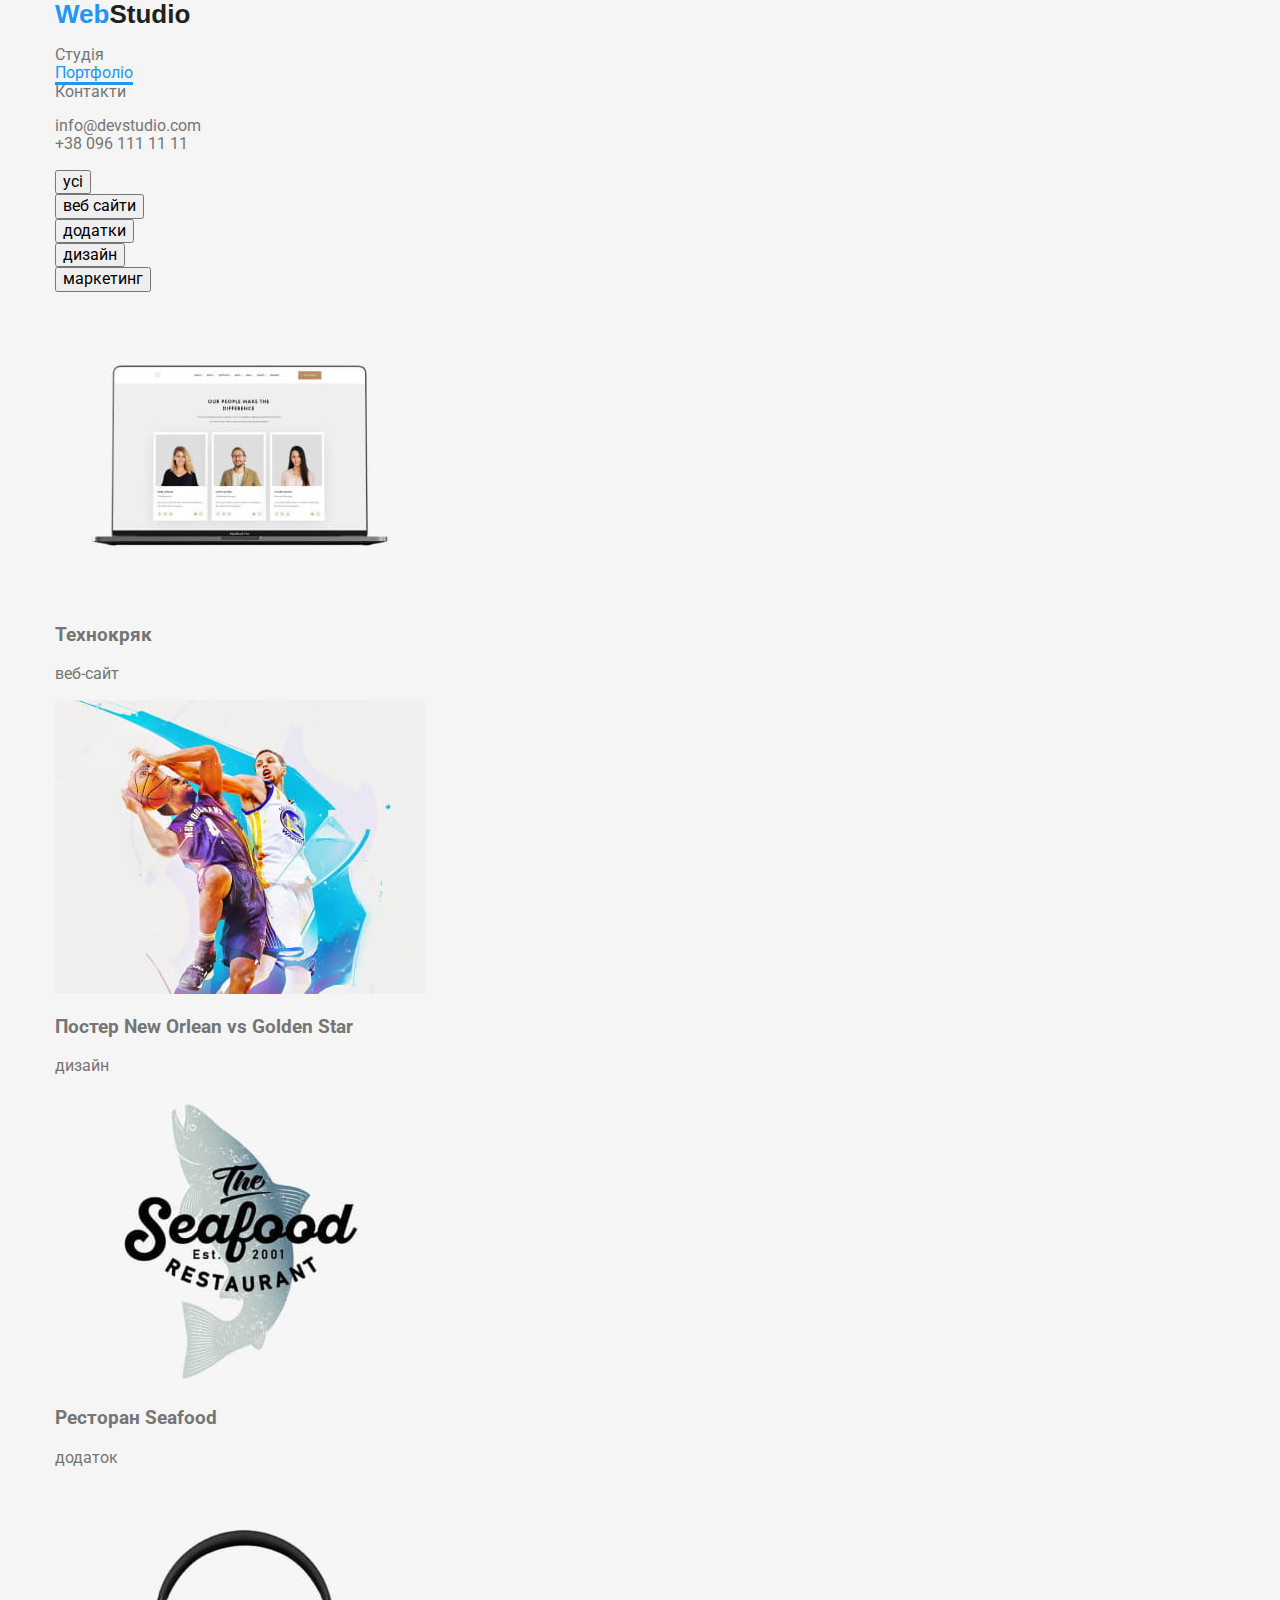
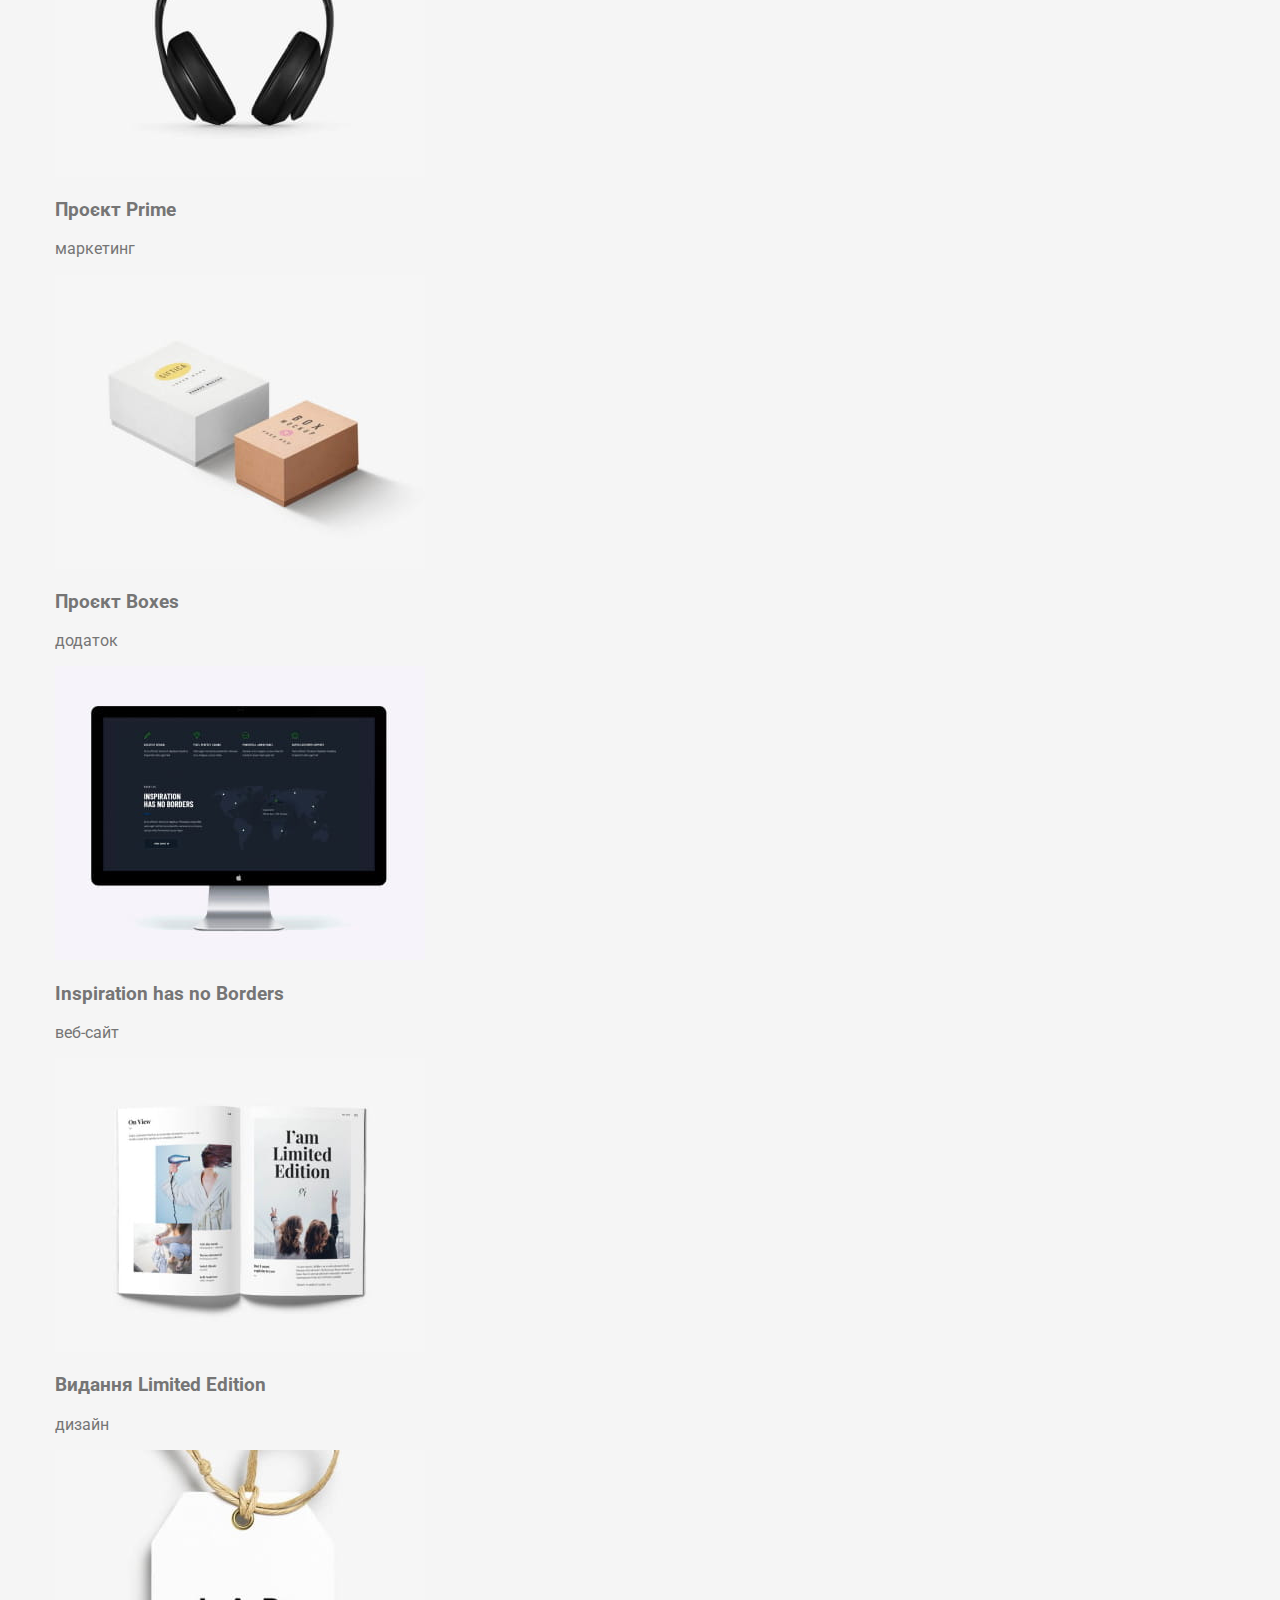
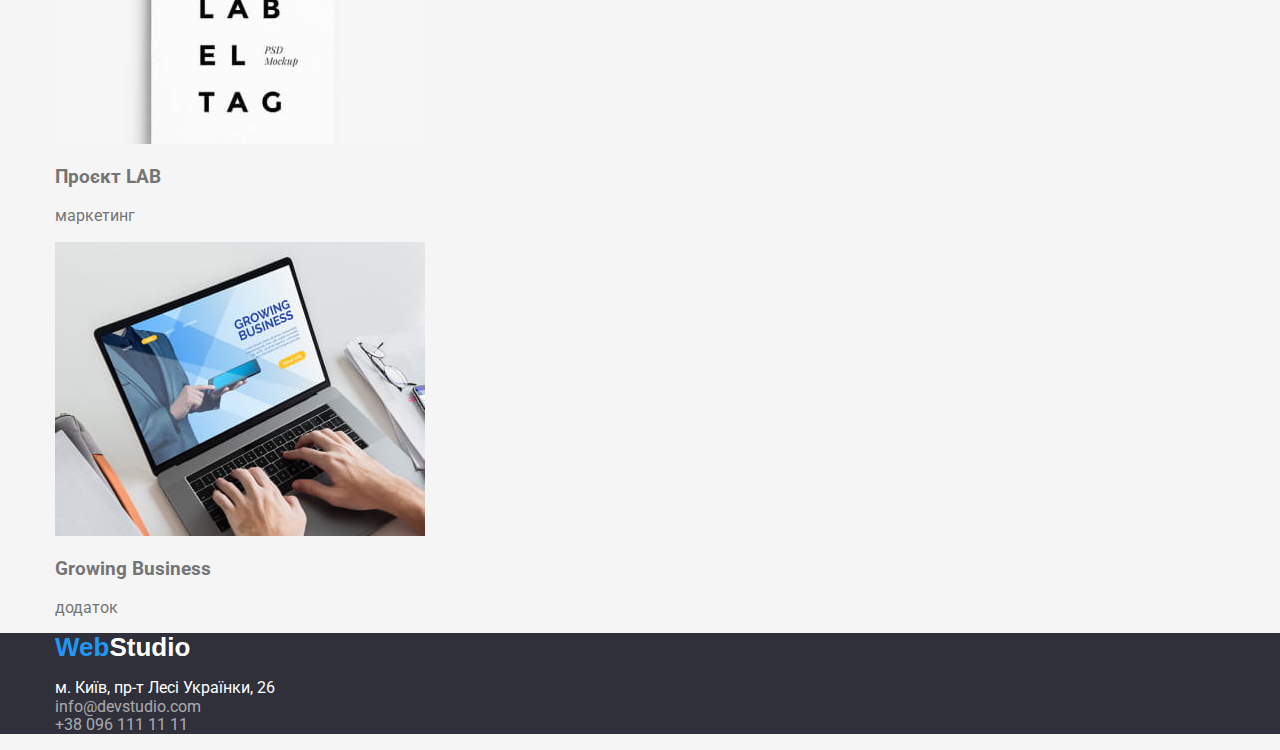
==== portfolio.html @ 6c9868e4 "remake-stylesheet" ====
<!DOCTYPE html>
<html lang="en">
  <head>
    <meta charset="UTF-8" />
    <meta name="viewport" content="width=device-width, initial-scale=1.0" />
    <title>Portfolio</title>

    <link rel="preconnect" href="https://fonts.googleapis.com" />
    <link rel="preconnect" href="https://fonts.gstatic.com" crossorigin />
    <link
      href="https://fonts.googleapis.com/css2?family=Raleway:wght@700&family=Roboto:wght@400;500;700;900&display=swap"
      rel="stylesheet"
    />
    <link
      rel="stylesheet"
      href="https://cdnjs.cloudflare.com/ajax/libs/modern-normalize/1.0.0/modern-normalize.min.css"
    />
    <link rel="stylesheet" href="./css/styles.css" />
  </head>
  <body>
    <header>
      <!-- LOGO -->
      <div class="container">
        <a class="logo" href="./index.html"
          >web<span class="logo-acsent">Studio</span></a
        >
        <!-- NAVIGATION -->
        <nav class="nav">
          <ul class="nav_list">
            <li class="nav-item">
              <a class="nav-link" href="./index.html">студія</a>
            </li>
            <li class="nav-item">
              <a class="nav-link active" href="./portfolio.html">портфоліо</a>
            </li>
            <li class="nav-item">
              <a class="nav-link" href="#address_s">контакти</a>
            </li>
          </ul>
        </nav>
        <!-- CONTACTS -->
        <ul class="contacts-list list">
          <li class="contacts-item">
            <a class="contacts-linck mail" href="mailto:info@devstudio.com"
              >info@devstudio.com</a
            >
          </li>
          <li class="contacts-item">
            <a class="contacts-linck tel" href="tel:+380961111111"
              >+38 096 111 11 11</a
            >
          </li>
        </ul>
      </div>
    </header>
    <main>
      <!-- WORK EXAMPLES -->
      <section class="examples">
        <div class="container">
          <ul>
            <!-- список копок фільтрування -->
            <li><button type="button">усі</button></li>
            <li><button type="button">веб сайти</button></li>
            <li><button type="button">додатки</button></li>
            <li><button type="button">дизайн</button></li>
            <li><button type="button">маркетинг</button></li>
          </ul>
          <ul>
            <li>
              <a href="*"
                ><img
                  width="370"
                  src="./images/portfolio/tehnokryak.jpg"
                  alt=""
                />
                <h3>Технокряк</h3>
                <p>веб-сайт</p></a
              >
            </li>

            <li>
              <a href="*"
                ><img
                  width="370"
                  src="./images/portfolio/new_orlean_vs_golden_star.jpg"
                  alt=""
                />
                <h3>Постер New Orlean vs Golden Star</h3>
                <p>дизайн</p>
              </a>
            </li>

            <li>
              <a href="*"
                ><img width="370" src="./images/portfolio/seafood.jpg" alt="" />
                <h3>Ресторан Seafood</h3>
                <p>додаток</p>
              </a>
            </li>

            <li>
              <a href="*"
                ><img width="370" src="./images/portfolio/prime.jpg" alt="" />
                <h3>Проєкт Prime</h3>
                <p>маркетинг</p>
              </a>
            </li>

            <li>
              <a href="*"
                ><img width="370" src="./images/portfolio/boxes.jpg" alt="" />
                <h3>Проєкт Boxes</h3>
                <p>додаток</p>
              </a>
            </li>

            <li>
              <a href="*"></a>
              <img
                width="370"
                src="./images/portfolio/inspiration_has_no_borders.jpg"
                alt=""
              />
              <h3>Inspiration has no Borders</h3>
              <p>веб-сайт</p>
            </li>

            <li>
              <a href="*"
                ><img
                  width="370"
                  src="./images/portfolio/limited_edition.jpg"
                  alt=""
                />
                <h3>Видання Limited Edition</h3>
                <p>дизайн</p>
              </a>
            </li>

            <li>
              <a href="*"
                ><img width="370" src="./images/portfolio/lab.jpg" alt="" />
                <h3>Проєкт LAB</h3>
                <p>маркетинг</p></a
              >
            </li>

            <li>
              <a href="*"
                ><img
                  width="370"
                  src="./images/portfolio/growing_business.jpg"
                  alt=""
                />
                <h3 class="">Growing Business</h3>
                <p>додаток</p>
              </a>
            </li>
          </ul>
        </div>
      </section>
    </main>
    <footer class="footer">
      <div class="container">
        <!-- LOGO -->
        <a class="logo" href="./index.html"
          >web<span class="logo-acsent">Studio</span></a
        >
        <!-- ADDRESS -->
        <address class="address" id="address_s">
          <ul class="address-list">
            <li class="address-item">
              <a
                class="address_link address-map"
                href="https://www.google.com/maps/place/%D0%B1%D1%83%D0%BB.+%D0%9B%D0%B5%D1%81%D0%B8+%D0%A3%D0%BA%D1%80%D0%B0%D0%B8%D0%BD%D0%BA%D0%B8,+26,+%D0%9A%D0%B8%D0%B5%D0%B2,+02000/@50.4260705,30.5378545,18.25z/data=!4m10!1m2!2m1!1z0LwuINCa0LjRl9CyLCDQv9GALdGCINCb0LXRgdGWINCj0LrRgNCw0ZfQvdC60LgsIDI2!3m6!1s0x40d4cf0e033ecbe9:0x57a4dffefec77da0!8m2!3d50.4265807!4d30.5383858!15sCjPQvC4g0JrQuNGX0LIsINC_0YAt0YIg0JvQtdGB0ZYg0KPQutGA0LDRl9C90LrQuCwgMjaSARFjb21wb3VuZF9idWlsZGluZ-ABAA!16s%2Fg%2F1tctq5jv?entry=ttu"
                target="_blank"
                >м. Київ, пр-т Лесі Українки, 26</a
              >
            </li>
            <li class="address-item">
              <a
                class="address-link address-mail"
                href="mailto:info@devstudio.com"
                >info@devstudio.com</a
              >
            </li>
            <li class="address-item">
              <a class="address-link address-tel" href="tel:+380961111111"
                >+38 096 111 11 11</a
              >
            </li>
          </ul>
        </address>
      </div>
    </footer>
  </body>
</html>
---- css/styles.css ----
:root{
    --main-text-color:#757575;
    --sec-text-color:#212121;
    --acsent-text-color:#FFFFFF;
    --acsent-cec-text-color:#2196F3;

    --main-bgc:#F5F5F5;
    --sec-bgc:#F5F4FA;
    --acsent-bgc:#2F303A;

    --main-text-size: 16px;
}



body {
    background: var(--main-bgc); 
    color: var(--main-text-color);
    font-size: var(--main-text-size);
    font-family: roboto, sans-serif;
}

ul {
list-style: none;
padding-left: 0;
}


a {
    text-decoration: none;
   color: var(--main-text-color);
}

.container {
    width: 1200px;
    padding: 0 15px;
    margin: 0 auto;
}

.logo {
    color: var(--acsent-cec-text-color);
    font-size: 26px;
    font-weight: 700;
    text-transform: capitalize;
    font-family: ralewey, sans-serif;
}

.logo:hover,
.logo:focus {
    color: var(--sec-text-color);
}

.logo-acsent {
    color: var(--sec-text-color);
    text-transform: capitalize;
}

.logo-acsent:hover {
    color: var(--acsent-cec-text-color);
}

.nav-link {
    text-transform: capitalize;
}

.nav-link:hover,
.nav-link:focus {
    color: var(--acsent-cec-text-color);
}

.active {
    color: var(--acsent-cec-text-color);
    border-bottom: 3px solid var(--acsent-cec-text-color);
}

.contacts-linck:hover,
.contacts-linck:focus {
    color: var(--acsent-cec-text-color);
}

.hero {
    background-color: var(--acsent-bgc);
}

.hero-title {
    font-size: 44px;
    line-height:1.36;
    color: var(--acsent-text-color);
    text-transform: uppercase;
    text-align: center;
}

.hero-button {
     background-color: var(--acsent-cec-text-color);
     color: var(--acsent-text-color);

}

.section-title {
    font-size: 36px;
    line-height: 1.17;
    color: var(--sec-text-color);
    font-weight: 700;
    text-align: center;
}

.features-item-title{
    color: var(--sec-text-color);
    font-size: 14px;
    font-weight: 700;
    line-height: 1.17;
    text-transform: uppercase;
}
.features-item>p{
    font-size: 14px;
    line-height: 1.71;
}

.team {
    background-color: var(--sec-bgc);
}



.team-item-title {
    color: var(--sec-text-color);
    font-size: 16px;
    text-transform: capitalize;
    line-height: 1.17;
}

.footer {
    background-color: var(--acsent-bgc);
}

.footer .logo-acsent {
    color: var(--acsent-text-color);
}

.footer .logo:hover,
.footer .logo:focus {
    color: var(--acsent-text-color);
}

.footer .logo-acsent:hover {
    color: var(--acsent-cec-text-color);
}

.address {
    font-style: normal;
    color: var(--acsent-text-color);
}

.address-link:hover,
.address-link:focus{
    color: var(--acsent-cec-text-color);
}

.address-map {
color: var(--acsent-text-color);
}

.address-mail,
.address-tel {
    color: rgba(255, 255, 255, 0.6);
}
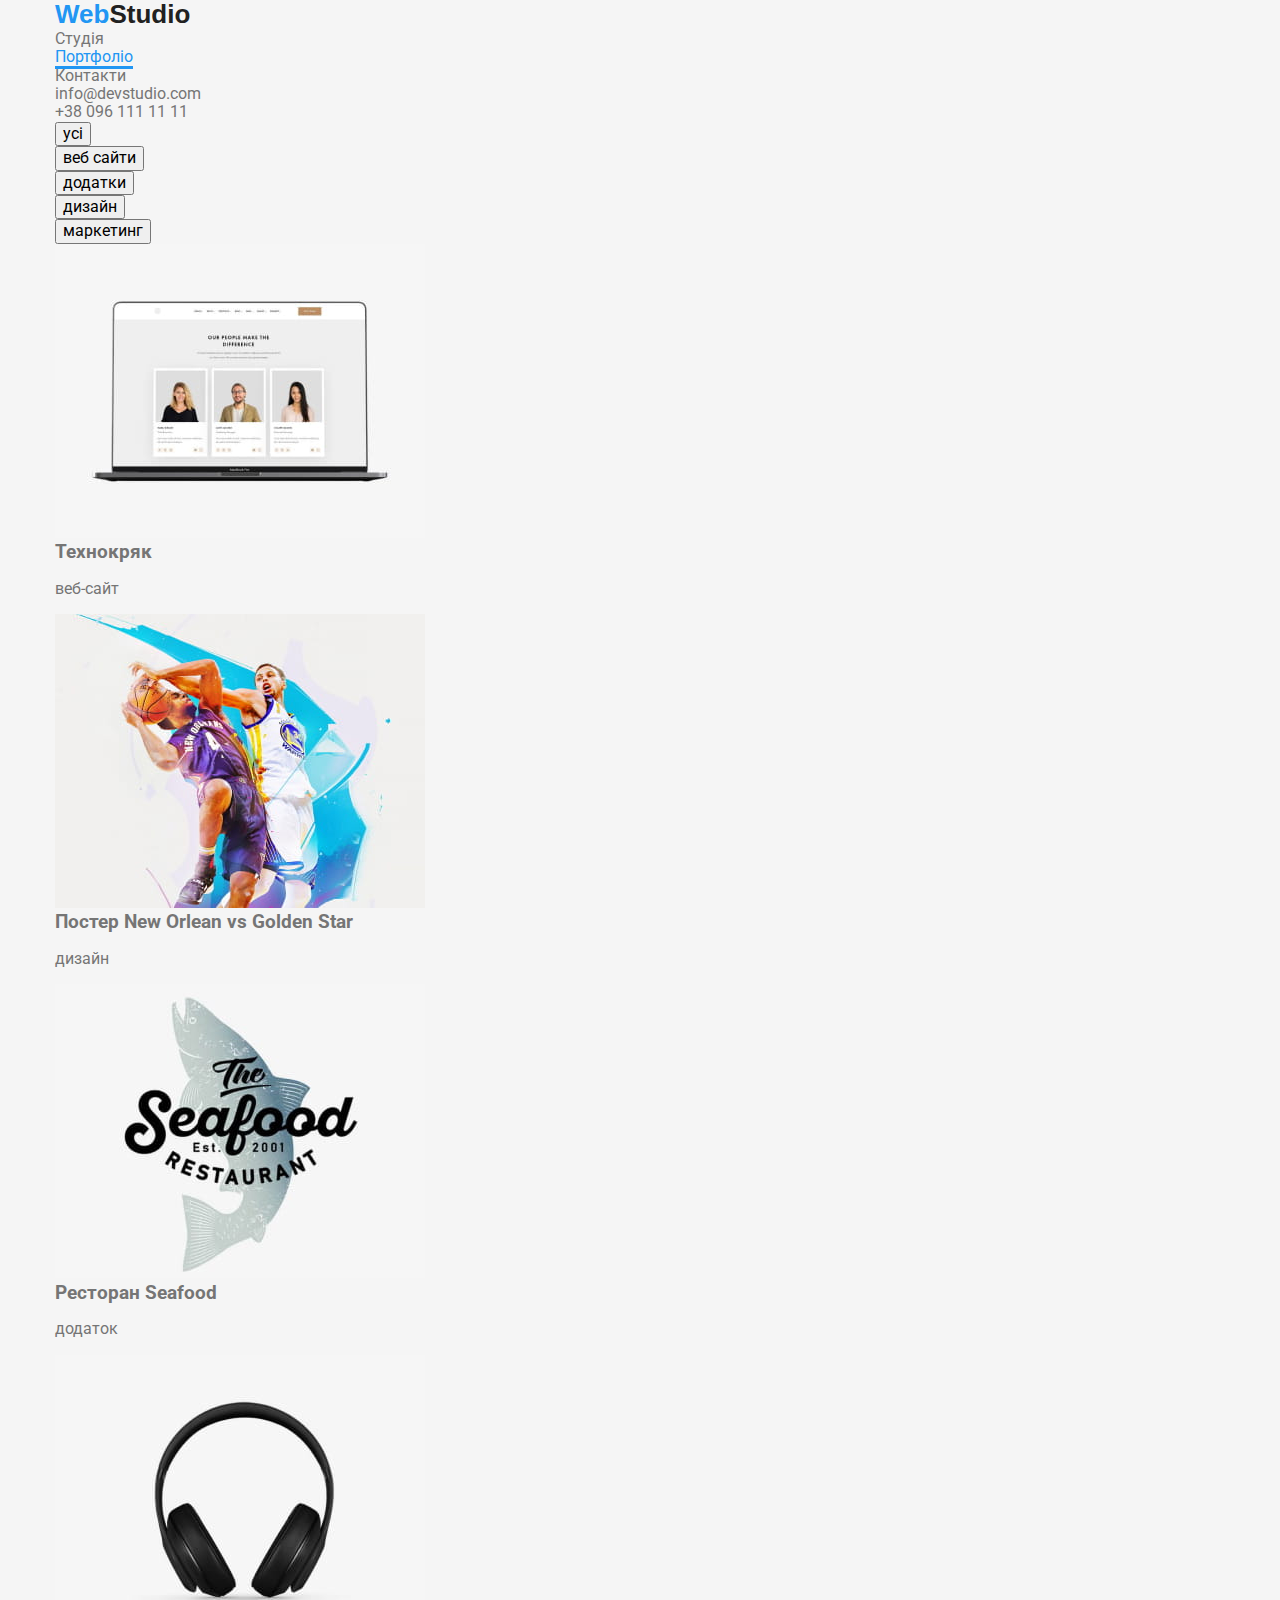
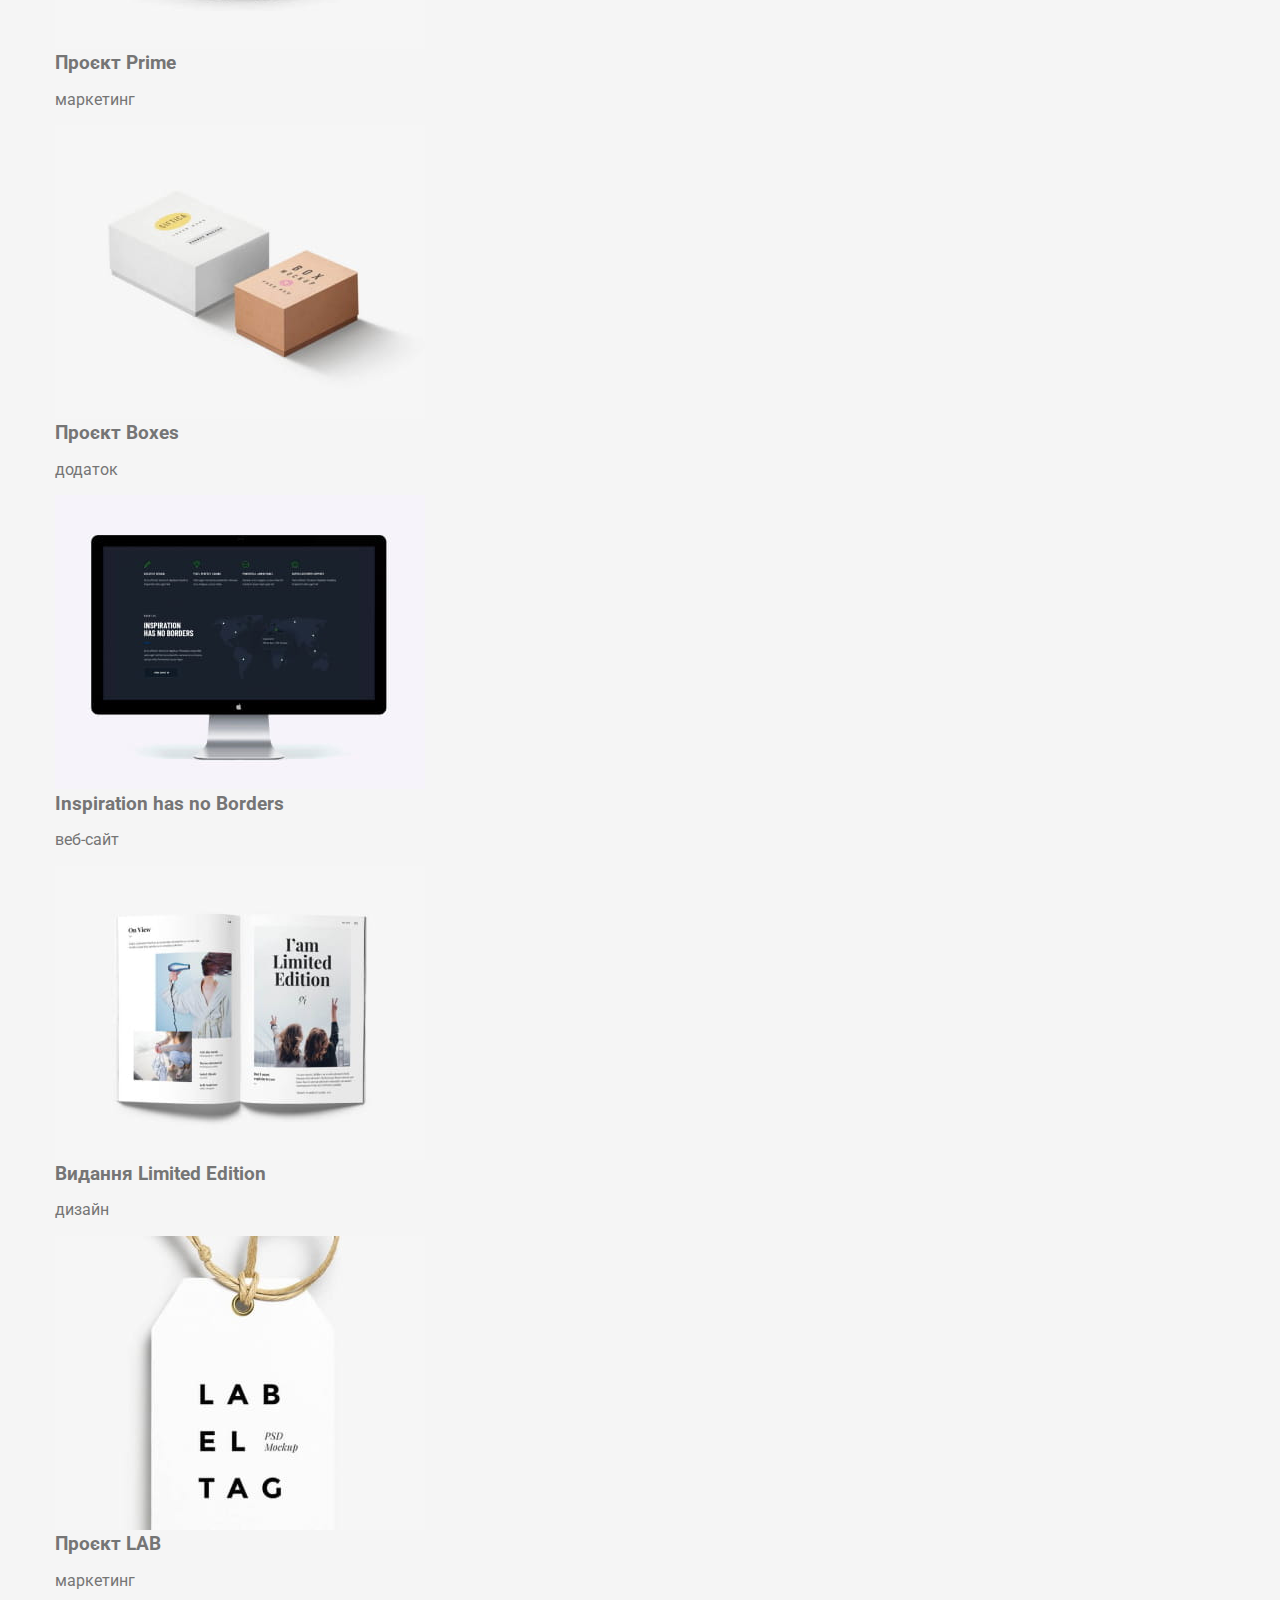
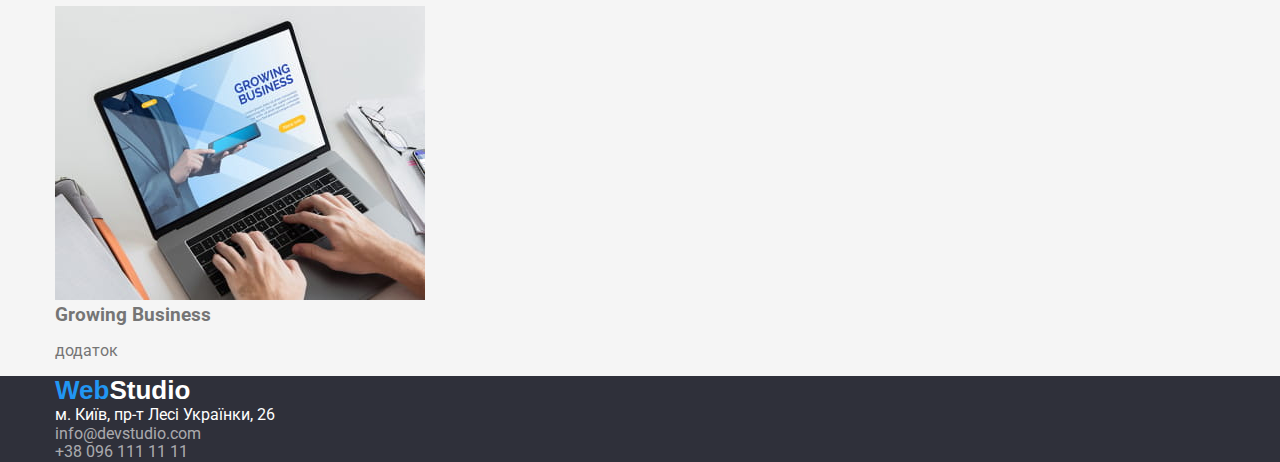
==== commit bf3d237f: "add-styles-portfolio" ====
--- a/portfolio.html
+++ b/portfolio.html
@@ -26,7 +26,7 @@
         >
         <!-- NAVIGATION -->
         <nav class="nav">
-          <ul class="nav_list">
+          <ul class="nav_list list">
             <li class="nav-item">
               <a class="nav-link" href="./index.html">студія</a>
             </li>
@@ -57,7 +57,7 @@
       <!-- WORK EXAMPLES -->
       <section class="examples">
         <div class="container">
-          <ul>
+          <ul class="button-list list">
             <!-- список копок фільтрування -->
             <li><button type="button">усі</button></li>
             <li><button type="button">веб сайти</button></li>
@@ -65,7 +65,7 @@
             <li><button type="button">дизайн</button></li>
             <li><button type="button">маркетинг</button></li>
           </ul>
-          <ul>
+          <ul class="examples-list list">
             <li>
               <a href="*"
                 ><img
@@ -168,7 +168,7 @@
         >
         <!-- ADDRESS -->
         <address class="address" id="address_s">
-          <ul class="address-list">
+          <ul class="address-list list">
             <li class="address-item">
               <a
                 class="address_link address-map"
--- a/css/styles.css
+++ b/css/styles.css
@@ -20,15 +20,20 @@
     font-family: roboto, sans-serif;
 }
 
-ul {
-list-style: none;
-padding-left: 0;
+h1, h2, h3, h4, h5,h6 {
+    margin: 0;
+}
+
+.list {
+    list-style: none;
+    padding: 0;
+    margin: 0;
 }
 
 
 a {
     text-decoration: none;
-   color: var(--main-text-color);
+    color: var(--main-text-color);
 }
 
 .container {
@@ -43,6 +48,9 @@
     font-weight: 700;
     text-transform: capitalize;
     font-family: ralewey, sans-serif;
+
+    /* display: inline-block;
+    padding: 24px 0; */
 }
 
 .logo:hover,
@@ -61,6 +69,8 @@
 
 .nav-link {
     text-transform: capitalize;
+    /* display: inline-block;
+    padding: 32px 0; */
 }
 
 .nav-link:hover,
@@ -73,6 +83,11 @@
     border-bottom: 3px solid var(--acsent-cec-text-color);
 }
 
+.contacts-link {
+    /* display: inline-block;
+        padding: 32px 0; */
+}
+
 .contacts-linck:hover,
 .contacts-linck:focus {
     color: var(--acsent-cec-text-color);
@@ -80,6 +95,11 @@
 
 .hero {
     background-color: var(--acsent-bgc);
+    
+}
+
+.hero>.container {
+    padding: 200px 252px;
 }
 
 .hero-title {
@@ -88,11 +108,23 @@
     color: var(--acsent-text-color);
     text-transform: uppercase;
     text-align: center;
+
+    
+    margin-bottom: 30px;
 }
 
 .hero-button {
      background-color: var(--acsent-cec-text-color);
      color: var(--acsent-text-color);
+     font-weight: 700;
+
+     display: block;
+     margin: 0 auto;
+     min-width: 216px;
+     padding: 15px 30px;
+     border-color: transparent;
+     border-radius: 4px;
+     
 
 }
 
@@ -104,14 +136,14 @@
     text-align: center;
 }
 
-.features-item-title{
+.features-item-title {
     color: var(--sec-text-color);
     font-size: 14px;
     font-weight: 700;
     line-height: 1.17;
     text-transform: uppercase;
 }
-.features-item>p{
+.features-item>p {
     font-size: 14px;
     line-height: 1.71;
 }
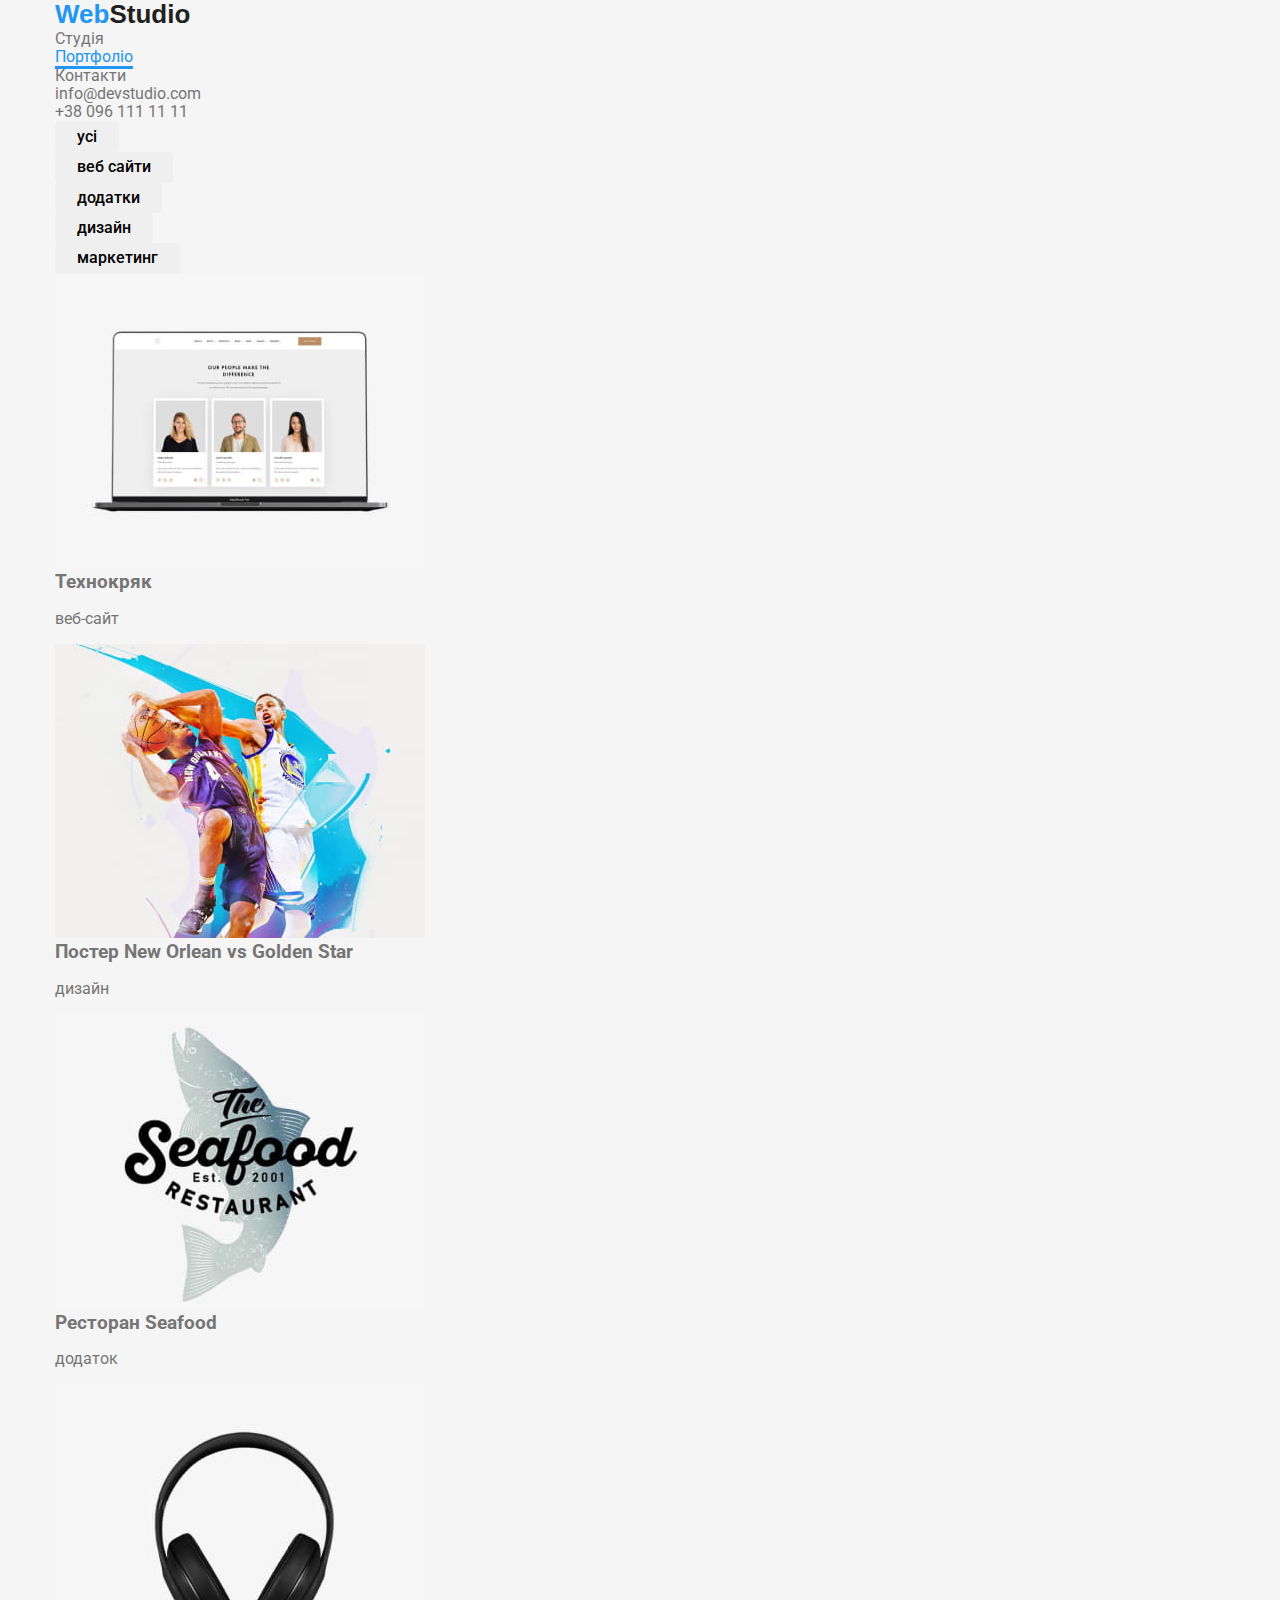
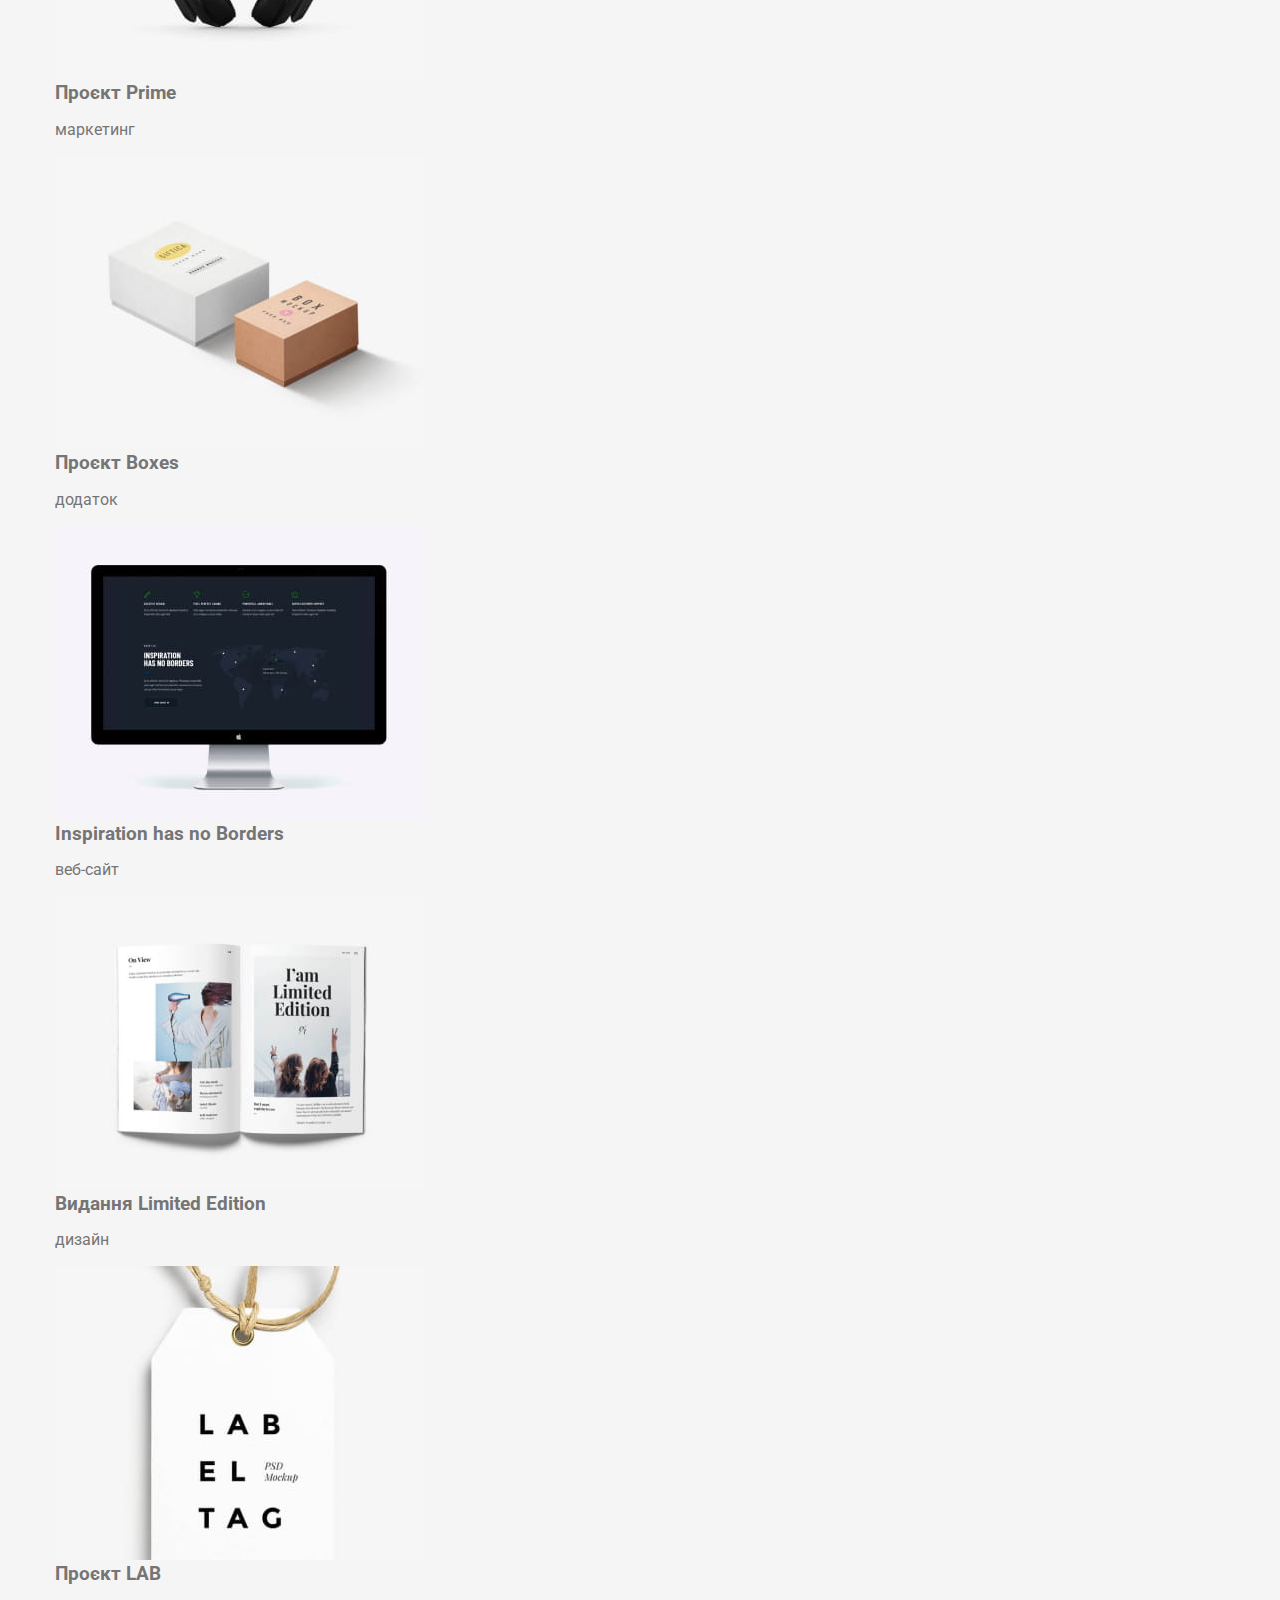
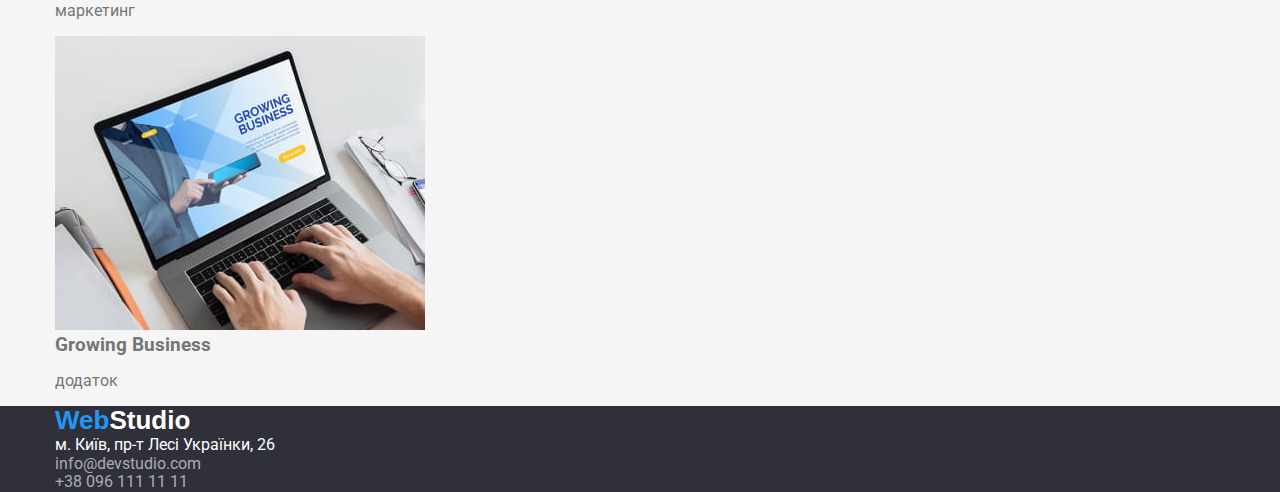
==== commit 6769e067: "add-styles-to-buttons" ====
--- a/portfolio.html
+++ b/portfolio.html
@@ -41,12 +41,12 @@
         <!-- CONTACTS -->
         <ul class="contacts-list list">
           <li class="contacts-item">
-            <a class="contacts-linck mail" href="mailto:info@devstudio.com"
+            <a class="contacts-link mail" href="mailto:info@devstudio.com"
               >info@devstudio.com</a
             >
           </li>
           <li class="contacts-item">
-            <a class="contacts-linck tel" href="tel:+380961111111"
+            <a class="contacts-link tel" href="tel:+380961111111"
               >+38 096 111 11 11</a
             >
           </li>
@@ -59,11 +59,11 @@
         <div class="container">
           <ul class="button-list list">
             <!-- список копок фільтрування -->
-            <li><button type="button">усі</button></li>
-            <li><button type="button">веб сайти</button></li>
-            <li><button type="button">додатки</button></li>
-            <li><button type="button">дизайн</button></li>
-            <li><button type="button">маркетинг</button></li>
+            <li><button type="button" class="button">усі</button></li>
+            <li><button type="button" class="button">веб сайти</button></li>
+            <li><button type="button" class="button">додатки</button></li>
+            <li><button type="button" class="button">дизайн</button></li>
+            <li><button type="button" class="button">маркетинг</button></li>
           </ul>
           <ul class="examples-list list">
             <li>
@@ -171,7 +171,7 @@
           <ul class="address-list list">
             <li class="address-item">
               <a
-                class="address_link address-map"
+                class="address-link address-map"
                 href="https://www.google.com/maps/place/%D0%B1%D1%83%D0%BB.+%D0%9B%D0%B5%D1%81%D0%B8+%D0%A3%D0%BA%D1%80%D0%B0%D0%B8%D0%BD%D0%BA%D0%B8,+26,+%D0%9A%D0%B8%D0%B5%D0%B2,+02000/@50.4260705,30.5378545,18.25z/data=!4m10!1m2!2m1!1z0LwuINCa0LjRl9CyLCDQv9GALdGCINCb0LXRgdGWINCj0LrRgNCw0ZfQvdC60LgsIDI2!3m6!1s0x40d4cf0e033ecbe9:0x57a4dffefec77da0!8m2!3d50.4265807!4d30.5383858!15sCjPQvC4g0JrQuNGX0LIsINC_0YAt0YIg0JvQtdGB0ZYg0KPQutGA0LDRl9C90LrQuCwgMjaSARFjb21wb3VuZF9idWlsZGluZ-ABAA!16s%2Fg%2F1tctq5jv?entry=ttu"
                 target="_blank"
                 >м. Київ, пр-т Лесі Українки, 26</a
--- a/css/styles.css
+++ b/css/styles.css
@@ -88,8 +88,8 @@
         padding: 32px 0; */
 }
 
-.contacts-linck:hover,
-.contacts-linck:focus {
+.contacts-link:hover,
+.contacts-link:focus {
     color: var(--acsent-cec-text-color);
 }
 
@@ -195,4 +195,20 @@
 .address-mail,
 .address-tel {
     color: rgba(255, 255, 255, 0.6);
+}
+
+/* PORTFOLIO */
+
+.button {
+    font-weight: 500;
+
+    padding: 6px 22px;
+    border: transparent;
+    border-radius: 4px;
+}
+
+.button:hover,
+.button:focus {
+    color: var(--acsent-text-color);
+    background-color:var(--acsent-cec-text-color);
 }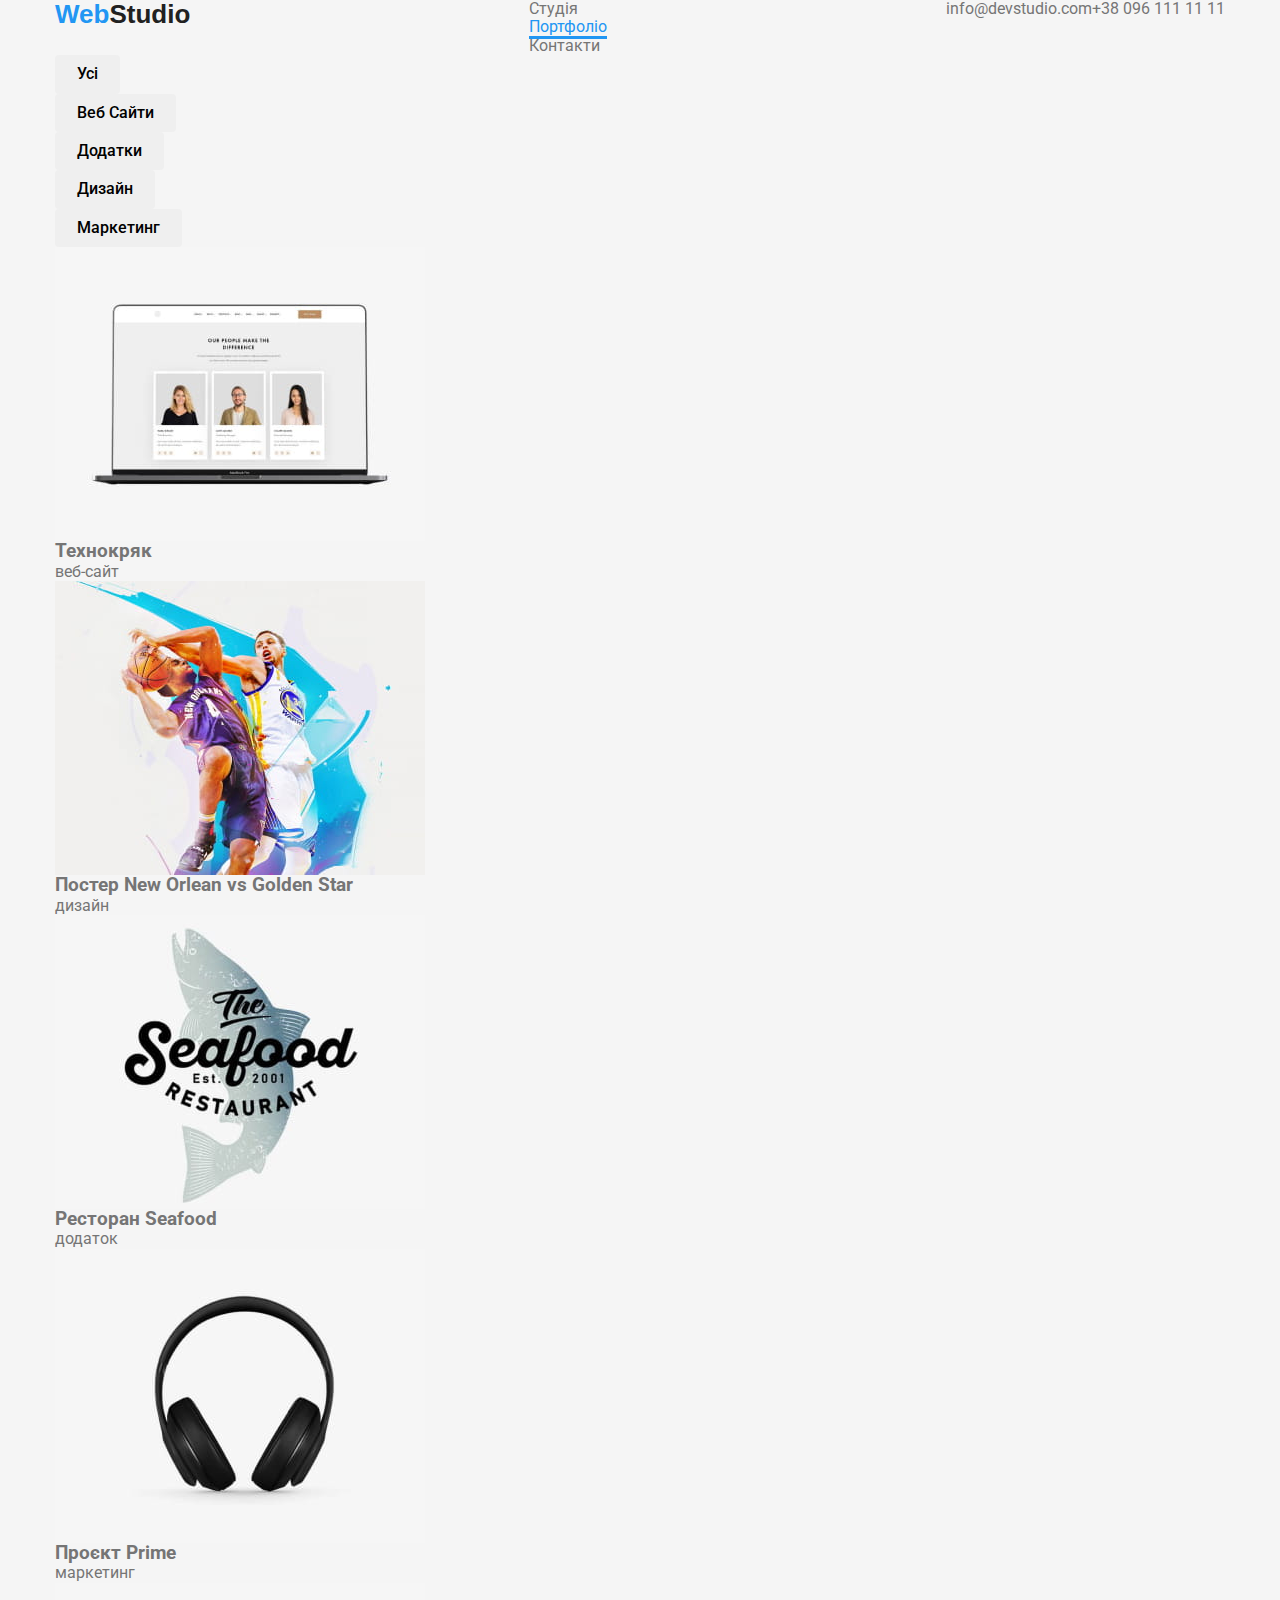
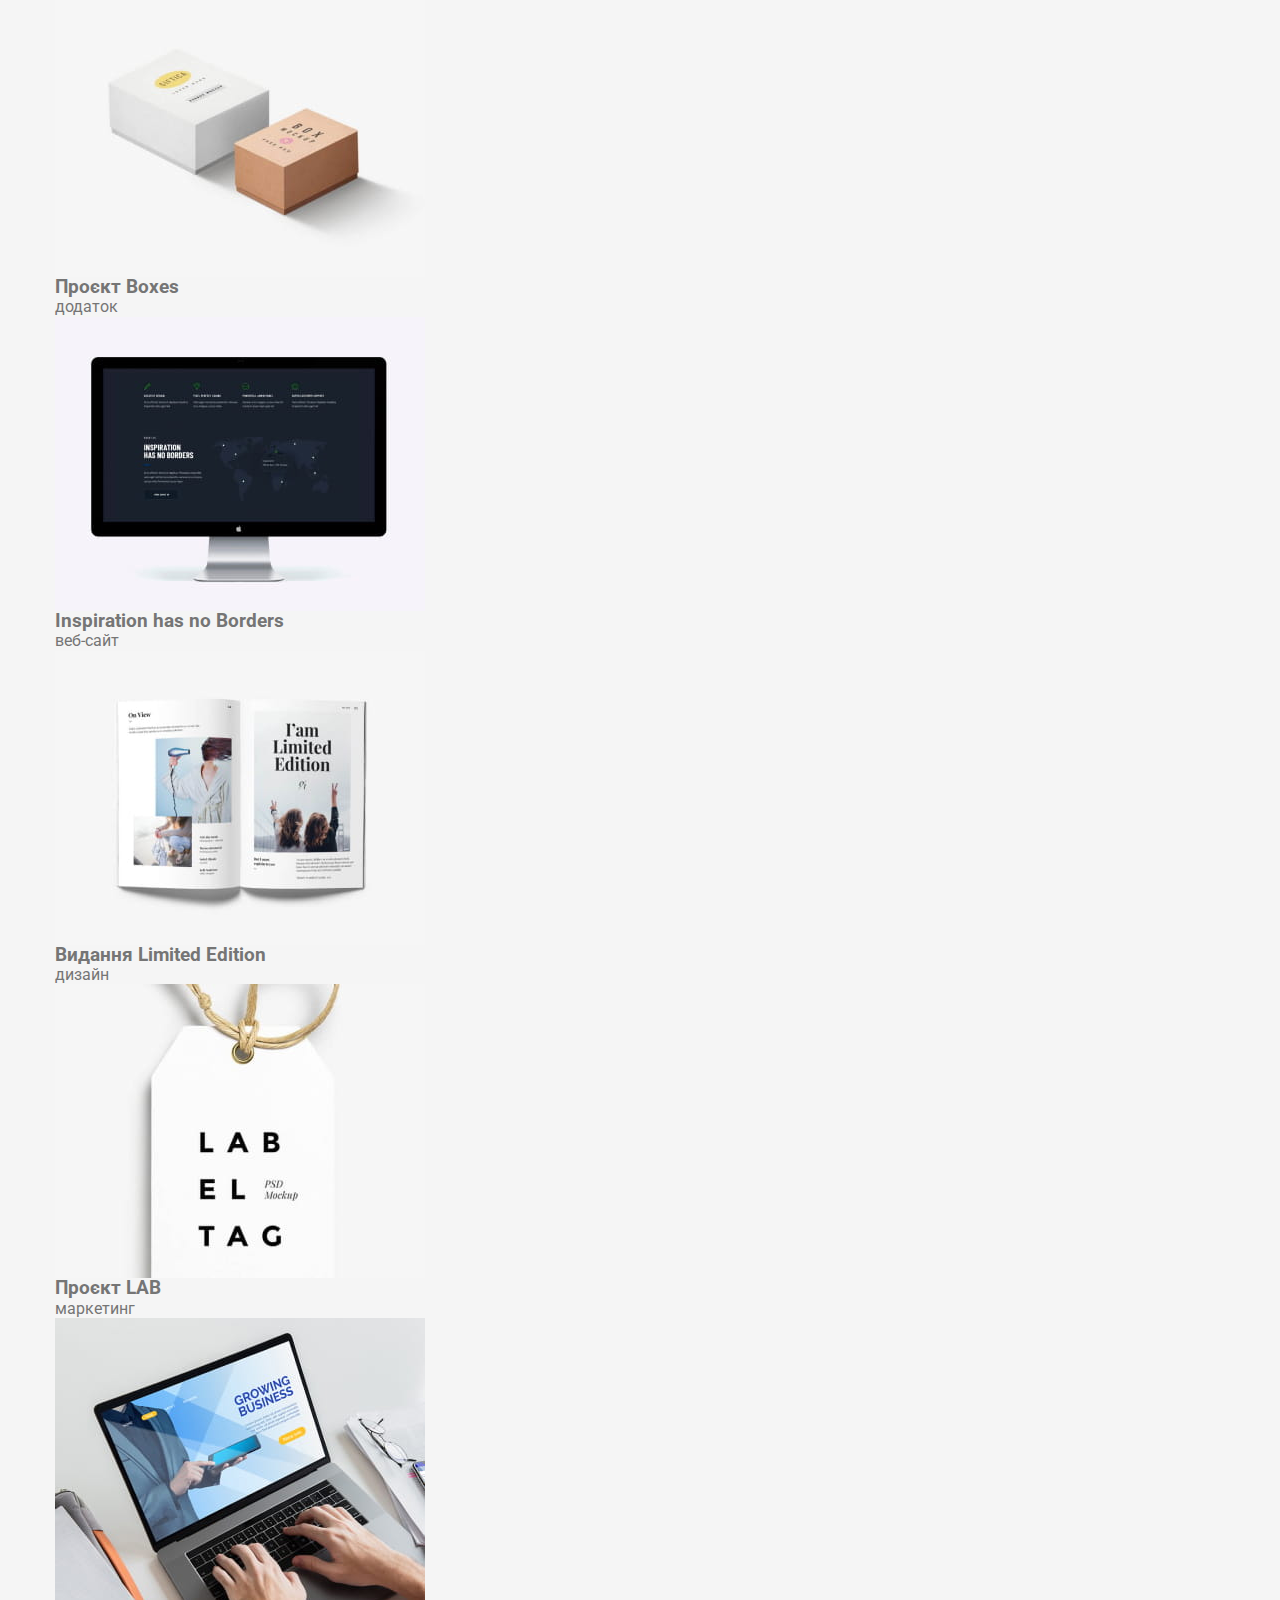
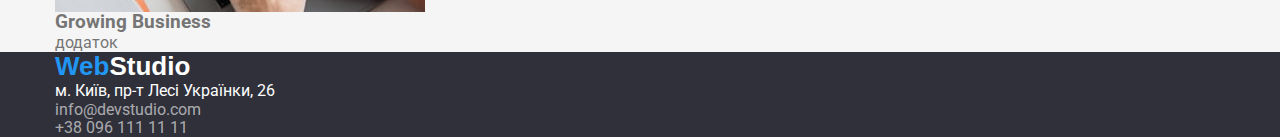
==== commit 7f3ca665: "add-flaxboxes" ====
--- a/portfolio.html
+++ b/portfolio.html
@@ -92,7 +92,10 @@
 
             <li>
               <a href="*"
-                ><img width="370" src="./images/portfolio/seafood.jpg" alt="" />
+                ><img 
+                width="370" 
+                src="./images/portfolio/seafood.jpg" 
+                alt="" />
                 <h3>Ресторан Seafood</h3>
                 <p>додаток</p>
               </a>
@@ -100,7 +103,10 @@
 
             <li>
               <a href="*"
-                ><img width="370" src="./images/portfolio/prime.jpg" alt="" />
+                ><img 
+                 width="370" 
+                 src="./images/portfolio/prime.jpg" 
+                 alt="" />
                 <h3>Проєкт Prime</h3>
                 <p>маркетинг</p>
               </a>
@@ -108,7 +114,10 @@
 
             <li>
               <a href="*"
-                ><img width="370" src="./images/portfolio/boxes.jpg" alt="" />
+                ><img 
+                width="370" 
+                src="./images/portfolio/boxes.jpg" 
+                alt="" />
                 <h3>Проєкт Boxes</h3>
                 <p>додаток</p>
               </a>
@@ -139,7 +148,10 @@
 
             <li>
               <a href="*"
-                ><img width="370" src="./images/portfolio/lab.jpg" alt="" />
+                ><img 
+                width="370" 
+                src="./images/portfolio/lab.jpg" 
+                alt="" />
                 <h3>Проєкт LAB</h3>
                 <p>маркетинг</p></a
               >
--- a/css/styles.css
+++ b/css/styles.css
@@ -20,8 +20,12 @@
     font-family: roboto, sans-serif;
 }
 
-h1, h2, h3, h4, h5,h6 {
+h1, h2, h3, h4, h5,h6, p {
     margin: 0;
+}
+
+img {
+    display: block;
 }
 
 .list {
@@ -42,6 +46,11 @@
     margin: 0 auto;
 }
 
+header>.container {
+    display: flex;
+    justify-content: space-between;
+}
+
 .logo {
     color: var(--acsent-cec-text-color);
     font-size: 26px;
@@ -67,6 +76,10 @@
     color: var(--acsent-cec-text-color);
 }
 
+.nav-list {
+    display: flex;
+}
+
 .nav-link {
     text-transform: capitalize;
     /* display: inline-block;
@@ -81,6 +94,10 @@
 .active {
     color: var(--acsent-cec-text-color);
     border-bottom: 3px solid var(--acsent-cec-text-color);
+}
+
+.contacts-list{
+    display: flex;
 }
 
 .contacts-link {
@@ -124,8 +141,15 @@
      padding: 15px 30px;
      border-color: transparent;
      border-radius: 4px;
+
+     cursor: pointer;
      
-
+}
+
+.hero-button:hover,
+.hero-button:focus {
+    color: var(--sec-text-color);
+    background-color:var(--sec-bgc);
 }
 
 .section-title {
@@ -134,6 +158,10 @@
     color: var(--sec-text-color);
     font-weight: 700;
     text-align: center;
+}
+
+.features-list{
+    display: flex;
 }
 
 .features-item-title {
@@ -148,11 +176,17 @@
     line-height: 1.71;
 }
 
+.our-work-list {
+    display: flex;
+}
+
 .team {
     background-color: var(--sec-bgc);
 }
 
-
+.team-list {
+    display: flex;
+}
 
 .team-item-title {
     color: var(--sec-text-color);
@@ -201,8 +235,9 @@
 
 .button {
     font-weight: 500;
-
-    padding: 6px 22px;
+    text-transform: capitalize;
+
+    padding: 10px 22px;
     border: transparent;
     border-radius: 4px;
 }
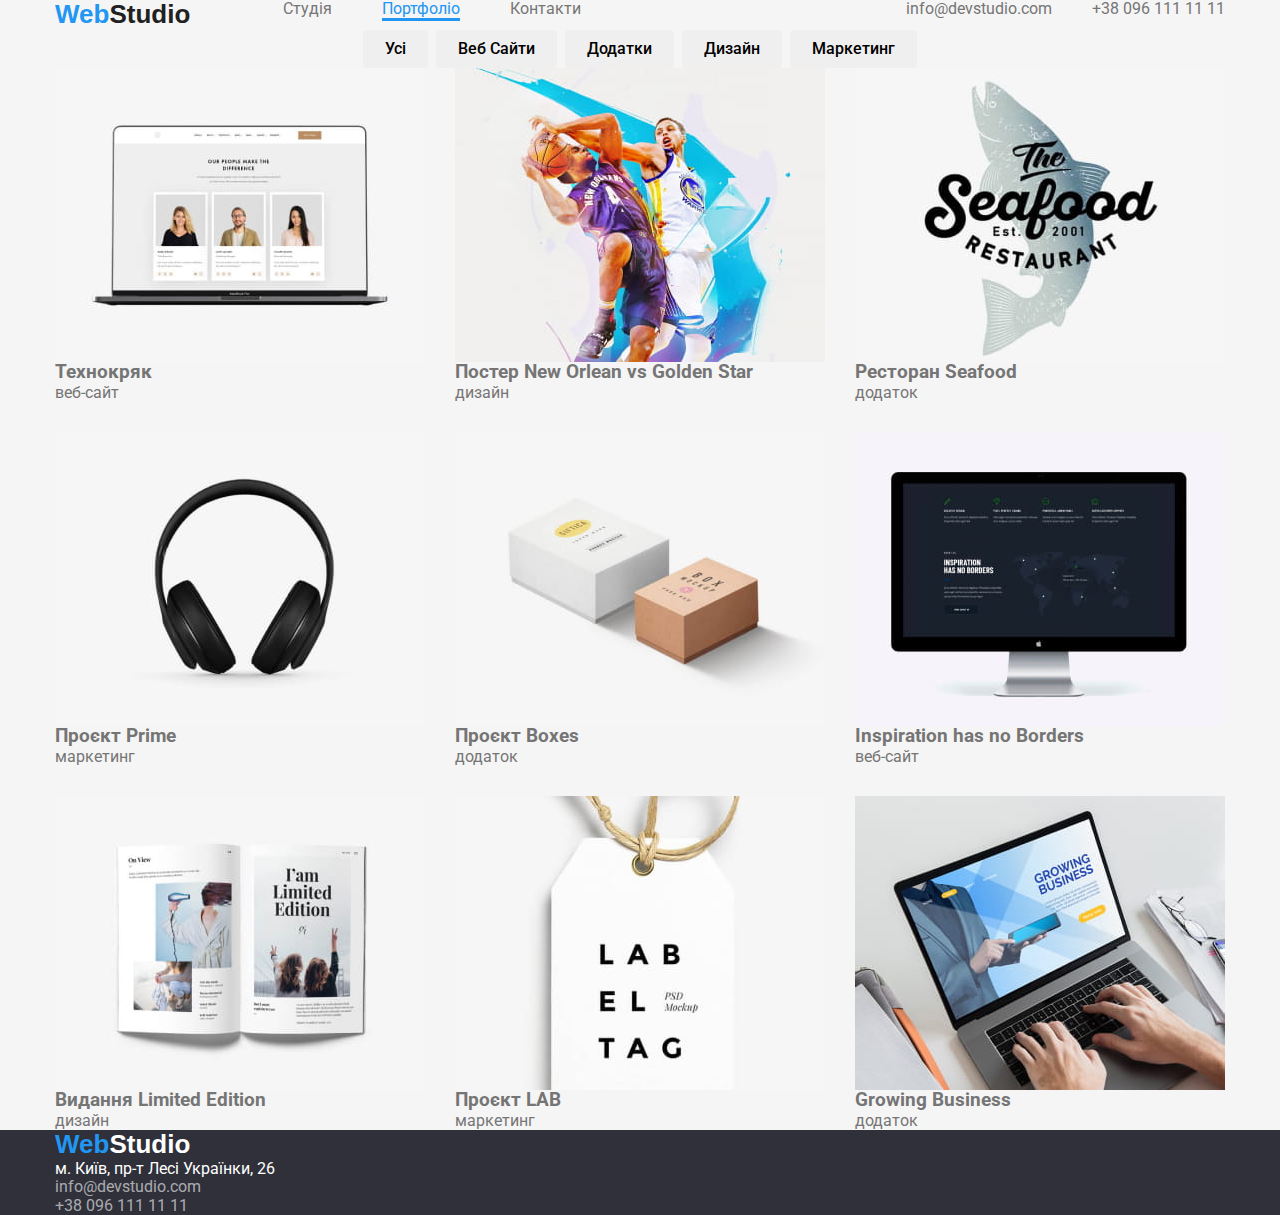
==== commit 7144a0d8: "flex-positioninig" ====
--- a/portfolio.html
+++ b/portfolio.html
@@ -26,7 +26,7 @@
         >
         <!-- NAVIGATION -->
         <nav class="nav">
-          <ul class="nav_list list">
+          <ul class="nav-list list">
             <li class="nav-item">
               <a class="nav-link" href="./index.html">студія</a>
             </li>
@@ -92,10 +92,7 @@
 
             <li>
               <a href="*"
-                ><img 
-                width="370" 
-                src="./images/portfolio/seafood.jpg" 
-                alt="" />
+                ><img width="370" src="./images/portfolio/seafood.jpg" alt="" />
                 <h3>Ресторан Seafood</h3>
                 <p>додаток</p>
               </a>
@@ -103,10 +100,7 @@
 
             <li>
               <a href="*"
-                ><img 
-                 width="370" 
-                 src="./images/portfolio/prime.jpg" 
-                 alt="" />
+                ><img width="370" src="./images/portfolio/prime.jpg" alt="" />
                 <h3>Проєкт Prime</h3>
                 <p>маркетинг</p>
               </a>
@@ -114,10 +108,7 @@
 
             <li>
               <a href="*"
-                ><img 
-                width="370" 
-                src="./images/portfolio/boxes.jpg" 
-                alt="" />
+                ><img width="370" src="./images/portfolio/boxes.jpg" alt="" />
                 <h3>Проєкт Boxes</h3>
                 <p>додаток</p>
               </a>
@@ -148,10 +139,7 @@
 
             <li>
               <a href="*"
-                ><img 
-                width="370" 
-                src="./images/portfolio/lab.jpg" 
-                alt="" />
+                ><img width="370" src="./images/portfolio/lab.jpg" alt="" />
                 <h3>Проєкт LAB</h3>
                 <p>маркетинг</p></a
               >
--- a/css/styles.css
+++ b/css/styles.css
@@ -48,7 +48,7 @@
 
 header>.container {
     display: flex;
-    justify-content: space-between;
+
 }
 
 .logo {
@@ -77,7 +77,9 @@
 }
 
 .nav-list {
-    display: flex;
+    margin-left: 93px;
+    display: flex;
+    gap: 50px;
 }
 
 .nav-link {
@@ -97,7 +99,9 @@
 }
 
 .contacts-list{
-    display: flex;
+    margin-left: auto;
+    display: flex;
+    gap: 40px;
 }
 
 .contacts-link {
@@ -233,6 +237,12 @@
 
 /* PORTFOLIO */
 
+.button-list {
+    display: flex;
+    justify-content: center;
+    gap: 8px;
+}
+
 .button {
     font-weight: 500;
     text-transform: capitalize;
@@ -246,4 +256,10 @@
 .button:focus {
     color: var(--acsent-text-color);
     background-color:var(--acsent-cec-text-color);
+}
+
+.examples-list {
+    display: flex;
+    flex-wrap: wrap;
+    gap: 30px;
 }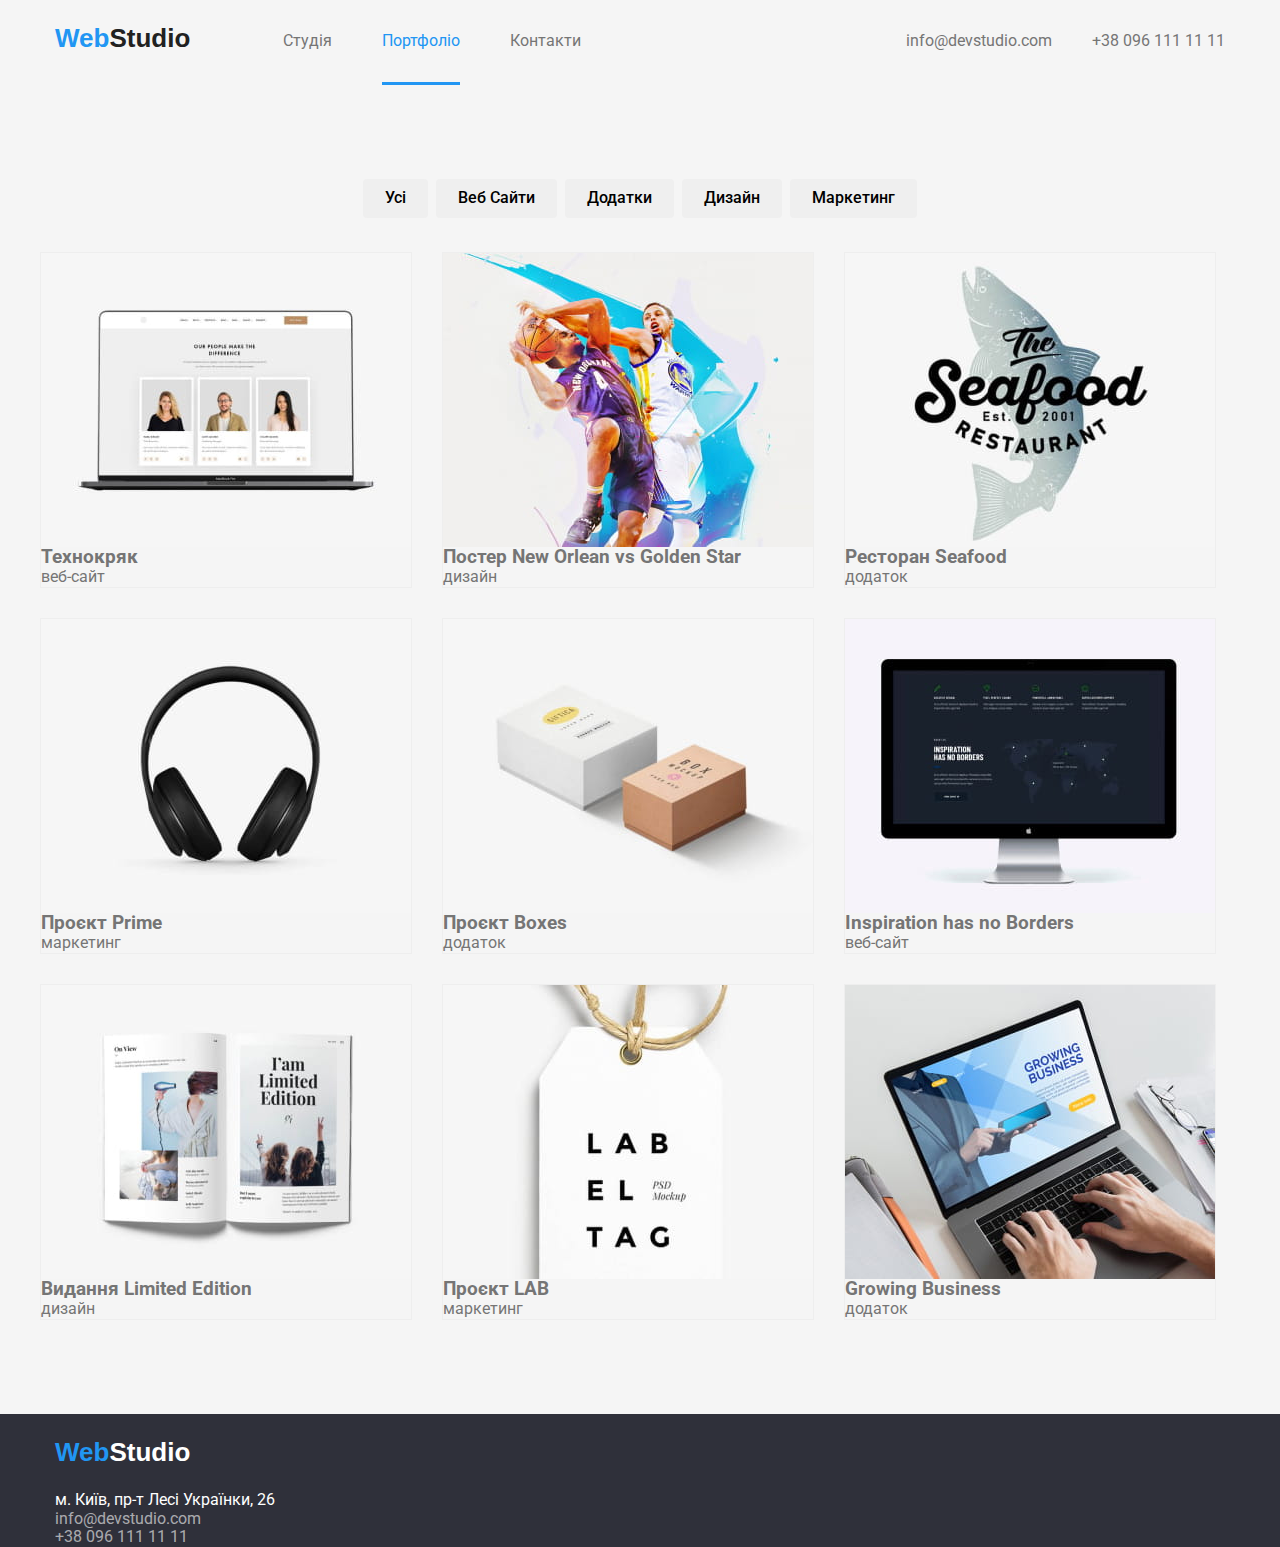
==== commit 1d9b4646: "portfolio_styling" ====
--- a/portfolio.html
+++ b/portfolio.html
@@ -66,7 +66,7 @@
             <li><button type="button" class="button">маркетинг</button></li>
           </ul>
           <ul class="examples-list list">
-            <li>
+            <li class="examples-item">
               <a href="*"
                 ><img
                   width="370"
@@ -78,7 +78,7 @@
               >
             </li>
 
-            <li>
+            <li class="examples-item">
               <a href="*"
                 ><img
                   width="370"
@@ -90,42 +90,52 @@
               </a>
             </li>
 
-            <li>
-              <a href="*"
-                ><img width="370" src="./images/portfolio/seafood.jpg" alt="" />
+            <li class="examples-item">
+              <a href="*"
+                ><img 
+                width="370" 
+                src="./images/portfolio/seafood.jpg" 
+                alt="" />
                 <h3>Ресторан Seafood</h3>
                 <p>додаток</p>
               </a>
             </li>
 
-            <li>
-              <a href="*"
-                ><img width="370" src="./images/portfolio/prime.jpg" alt="" />
+            <li class="examples-item">
+              <a href="*"
+                ><img 
+                width="370" 
+                src="./images/portfolio/prime.jpg" 
+                alt="" />
                 <h3>Проєкт Prime</h3>
                 <p>маркетинг</p>
               </a>
             </li>
 
-            <li>
-              <a href="*"
-                ><img width="370" src="./images/portfolio/boxes.jpg" alt="" />
+            <li class="examples-item">
+              <a href="*"
+                ><img 
+                width="370" 
+                src="./images/portfolio/boxes.jpg" 
+                alt="" />
                 <h3>Проєкт Boxes</h3>
                 <p>додаток</p>
               </a>
             </li>
 
-            <li>
-              <a href="*"></a>
-              <img
+            <li class="examples-item">
+              <a href="*"
+              ><img
                 width="370"
                 src="./images/portfolio/inspiration_has_no_borders.jpg"
                 alt=""
               />
+              </a>
               <h3>Inspiration has no Borders</h3>
               <p>веб-сайт</p>
             </li>
 
-            <li>
+            <li class="examples-item">
               <a href="*"
                 ><img
                   width="370"
@@ -137,15 +147,18 @@
               </a>
             </li>
 
-            <li>
-              <a href="*"
-                ><img width="370" src="./images/portfolio/lab.jpg" alt="" />
+            <li class="examples-item">
+              <a href="*"
+                ><img 
+                width="370" 
+                src="./images/portfolio/lab.jpg" 
+                alt="" />
                 <h3>Проєкт LAB</h3>
                 <p>маркетинг</p></a
               >
             </li>
 
-            <li>
+            <li class="examples-item">
               <a href="*"
                 ><img
                   width="370"
--- a/css/styles.css
+++ b/css/styles.css
@@ -58,8 +58,8 @@
     text-transform: capitalize;
     font-family: ralewey, sans-serif;
 
-    /* display: inline-block;
-    padding: 24px 0; */
+    display: inline-block;
+    padding: 24px 0;
 }
 
 .logo:hover,
@@ -84,8 +84,8 @@
 
 .nav-link {
     text-transform: capitalize;
-    /* display: inline-block;
-    padding: 32px 0; */
+    display: inline-block;
+    padding: 32px 0;
 }
 
 .nav-link:hover,
@@ -105,8 +105,8 @@
 }
 
 .contacts-link {
-    /* display: inline-block;
-        padding: 32px 0; */
+    display: inline-block;
+        padding: 32px 0;
 }
 
 .contacts-link:hover,
@@ -116,7 +116,6 @@
 
 .hero {
     background-color: var(--acsent-bgc);
-    
 }
 
 .hero>.container {
@@ -129,8 +128,6 @@
     color: var(--acsent-text-color);
     text-transform: uppercase;
     text-align: center;
-
-    
     margin-bottom: 30px;
 }
 
@@ -162,10 +159,16 @@
     color: var(--sec-text-color);
     font-weight: 700;
     text-align: center;
+    margin-bottom: 50px;
+}
+
+.features {
+    padding: 94px 0;
 }
 
 .features-list{
     display: flex;
+    gap: 30px;
 }
 
 .features-item-title {
@@ -180,16 +183,25 @@
     line-height: 1.71;
 }
 
+.our-work {
+    padding-bottom: 94px;
+}
+
 .our-work-list {
     display: flex;
+    gap: 30px;
 }
 
 .team {
     background-color: var(--sec-bgc);
-}
-
+    padding: 94px 0;
+}
+.team-title {
+    margin-bottom: 50px;
+}
 .team-list {
     display: flex;
+    gap: 30px;
 }
 
 .team-item-title {
@@ -237,7 +249,13 @@
 
 /* PORTFOLIO */
 
+.examples>.container {
+    padding: 94px 0;
+}
+
 .button-list {
+    margin-bottom: 34px;
+
     display: flex;
     justify-content: center;
     gap: 8px;
@@ -256,10 +274,15 @@
 .button:focus {
     color: var(--acsent-text-color);
     background-color:var(--acsent-cec-text-color);
+    cursor: pointer;
 }
 
 .examples-list {
     display: flex;
     flex-wrap: wrap;
     gap: 30px;
+}
+
+.examples-item {
+    border: 1px solid #EEEEEE;
 }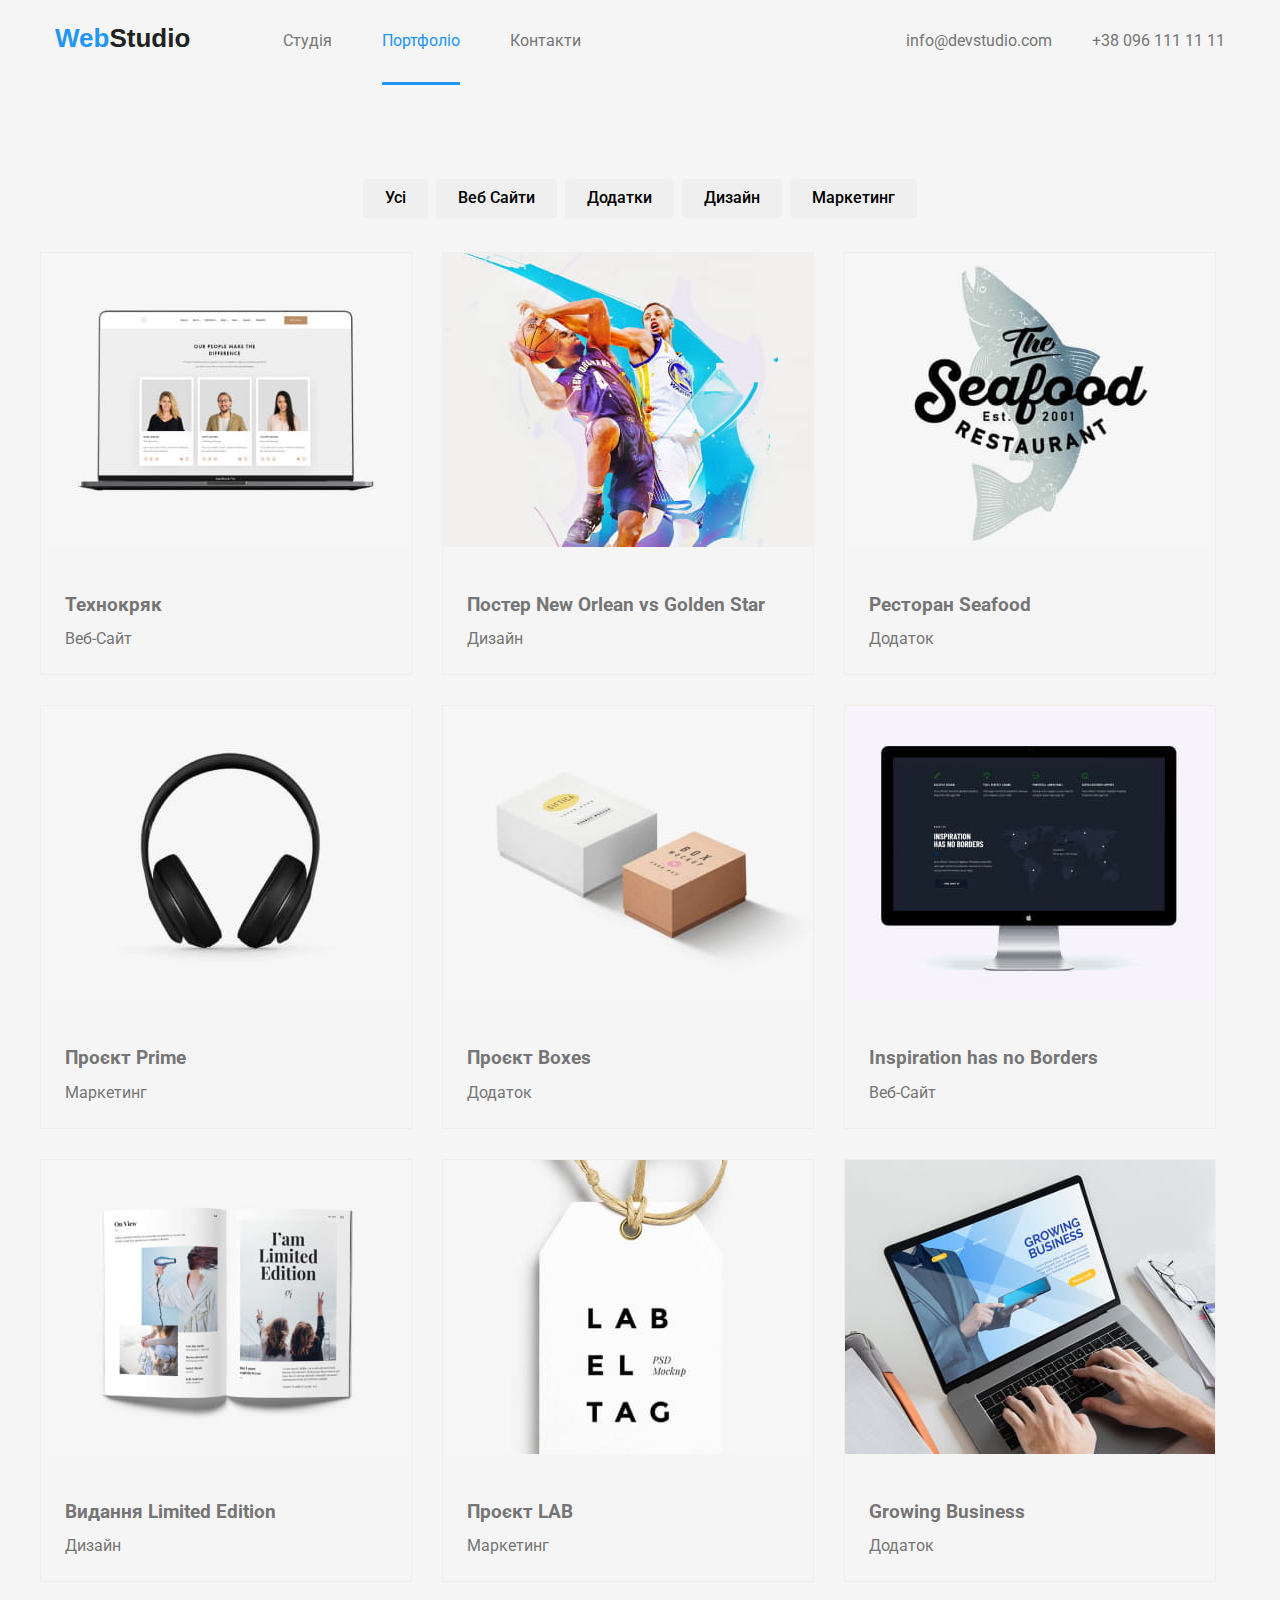
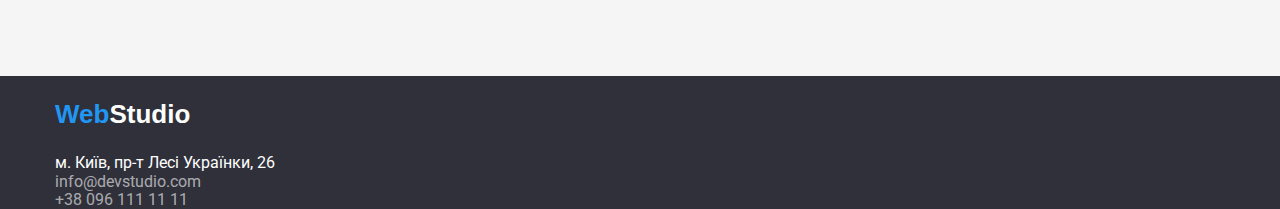
==== commit b09d8318: "add-examples-discription" ====
--- a/portfolio.html
+++ b/portfolio.html
@@ -73,8 +73,11 @@
                   src="./images/portfolio/tehnokryak.jpg"
                   alt=""
                 />
-                <h3>Технокряк</h3>
-                <p>веб-сайт</p></a
+                <div class="examples-discription">
+                  <h3>Технокряк</h3>
+                <p>веб-сайт</p>
+                </div>
+                </a
               >
             </li>
 
@@ -85,8 +88,10 @@
                   src="./images/portfolio/new_orlean_vs_golden_star.jpg"
                   alt=""
                 />
-                <h3>Постер New Orlean vs Golden Star</h3>
-                <p>дизайн</p>
+                <div class="examples-discription">
+                  <h3>Постер New Orlean vs Golden Star</h3>
+                  <p>дизайн</p>
+                </div>
               </a>
             </li>
 
@@ -95,9 +100,12 @@
                 ><img 
                 width="370" 
                 src="./images/portfolio/seafood.jpg" 
-                alt="" />
-                <h3>Ресторан Seafood</h3>
-                <p>додаток</p>
+                alt="" 
+                />
+                <div class="examples-discription">
+                  <h3>Ресторан Seafood</h3>
+                  <p>додаток</p>
+                </div>
               </a>
             </li>
 
@@ -106,9 +114,12 @@
                 ><img 
                 width="370" 
                 src="./images/portfolio/prime.jpg" 
-                alt="" />
-                <h3>Проєкт Prime</h3>
+                alt="" 
+                />
+                <div class="examples-discription">
+                  <h3>Проєкт Prime</h3>
                 <p>маркетинг</p>
+                </div>
               </a>
             </li>
 
@@ -117,9 +128,12 @@
                 ><img 
                 width="370" 
                 src="./images/portfolio/boxes.jpg" 
-                alt="" />
-                <h3>Проєкт Boxes</h3>
-                <p>додаток</p>
+                alt="" 
+                />
+                <div class="examples-discription">
+                  <h3>Проєкт Boxes</h3>
+                  <p>додаток</p>
+                </div>
               </a>
             </li>
 
@@ -130,9 +144,11 @@
                 src="./images/portfolio/inspiration_has_no_borders.jpg"
                 alt=""
               />
-              </a>
-              <h3>Inspiration has no Borders</h3>
+              <div class="examples-discription">
+                <h3>Inspiration has no Borders</h3>
               <p>веб-сайт</p>
+              </div>
+              </a>
             </li>
 
             <li class="examples-item">
@@ -142,8 +158,10 @@
                   src="./images/portfolio/limited_edition.jpg"
                   alt=""
                 />
-                <h3>Видання Limited Edition</h3>
+                <div class="examples-discription">
+                  <h3>Видання Limited Edition</h3>
                 <p>дизайн</p>
+                </div>
               </a>
             </li>
 
@@ -152,9 +170,13 @@
                 ><img 
                 width="370" 
                 src="./images/portfolio/lab.jpg" 
-                alt="" />
-                <h3>Проєкт LAB</h3>
-                <p>маркетинг</p></a
+                alt="" 
+                />
+                <div class="examples-discription">
+                  <h3>Проєкт LAB</h3>
+                <p>маркетинг</p>
+                </div>
+                </a
               >
             </li>
 
@@ -165,8 +187,10 @@
                   src="./images/portfolio/growing_business.jpg"
                   alt=""
                 />
-                <h3 class="">Growing Business</h3>
+                <div class="examples-discription">
+                  <h3 class="">Growing Business</h3>
                 <p>додаток</p>
+                </div>
               </a>
             </li>
           </ul>
--- a/css/styles.css
+++ b/css/styles.css
@@ -285,4 +285,23 @@
 
 .examples-item {
     border: 1px solid #EEEEEE;
+}
+
+.examples-item img {
+    margin-bottom: 20px;
+}
+
+.examples-discription {
+    padding: 20px 24px;
+}
+
+.examples-item h3 {
+    line-height: 2;
+  
+}
+
+.examples-item p {
+    text-transform: capitalize;
+    line-height: 1.88;
+   
 }